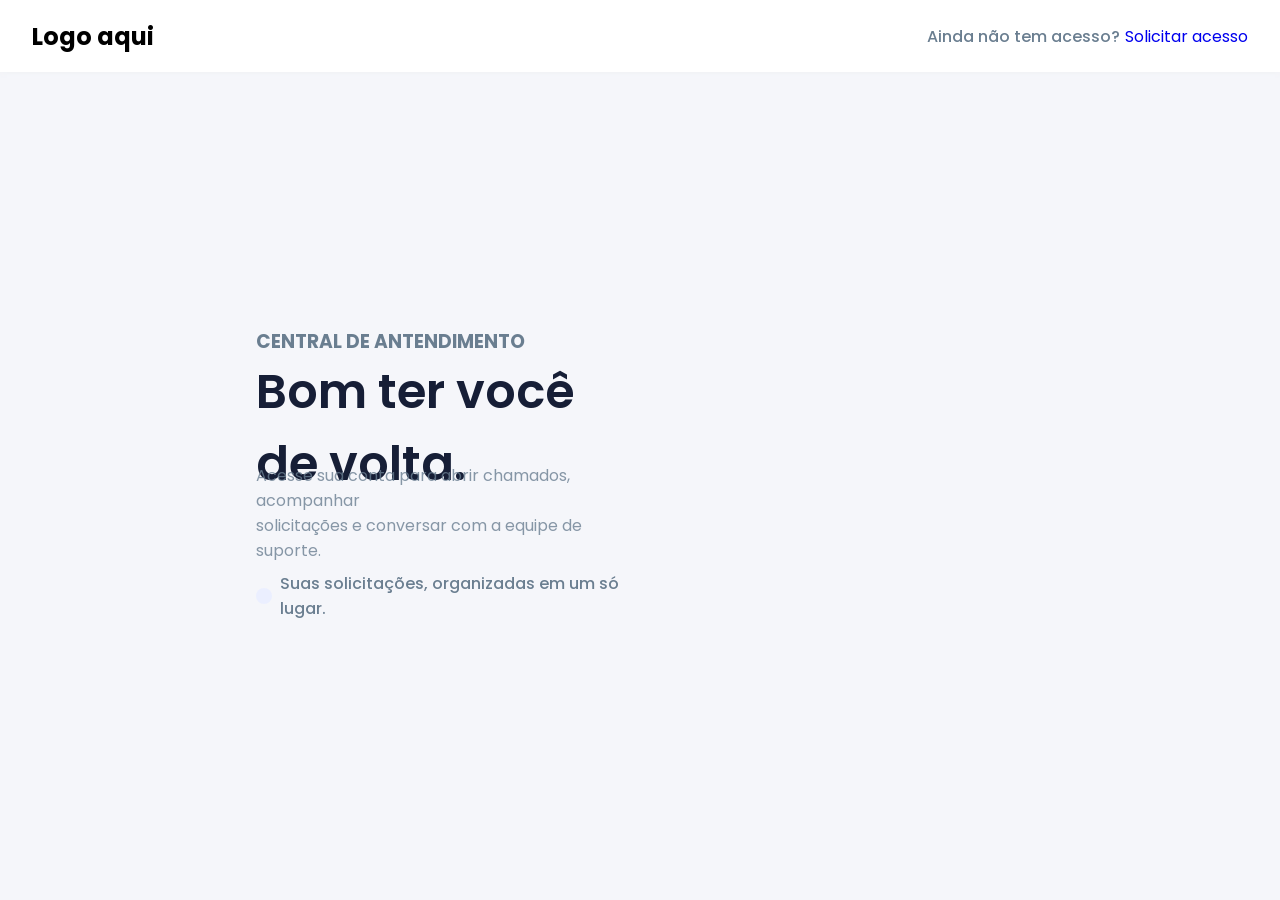
==== src/pages/login/index.html @ d6988c7b "feat: Estilização de metade da página de login (parte das boas-vindas)" ====
<!doctype html>
<html lang="pt-br">
  <head>
    <meta charset="UTF-8" />
    <meta name="viewport" content="width=device-width, initial-scale=1.0" />
    <link rel="stylesheet" href="../../../css/style.css" />
    <link rel="stylesheet" href="./login.css" />
    <link
      href="https://cdn.boxicons.com/3.0.8/fonts/basic/boxicons.min.css"
      rel="stylesheet"
    />
    <link
      href="https://cdn.boxicons.com/3.0.8/fonts/filled/boxicons-filled.min.css"
      rel="stylesheet"
    />
    <link
      href="https://cdn.boxicons.com/3.0.8/fonts/brands/boxicons-brands.min.css"
      rel="stylesheet"
    />
    <title>Login</title>
  </head>
  <body>
    <header id="login-header">
      <h2>Logo aqui</h2>
      <nav id="login-navigation">
        <p style="color: #6a7e90; font-weight: 450">Ainda não tem acesso?</p>
        <a href="#">Solicitar acesso</a>
      </nav>
    </header>

    <main id="content">
      <div id="welcome-content">
        <div id="welcome-text">
          <h3
            style="font-weight: 650; text-transform: uppercase; color: #6a7e90"
          >
            Central de Antendimento
          </h3>
          <h1 style="font-weight: 550; font-size: 3rem; color: #161e36">
            Bom ter você de volta.
          </h1>
        </div>

        <h4 id="welcome-desc" style="font-weight: 400; color: #6a7e90cb">
          Acesse sua conta para abrir chamados, acompanhar<br />solicitações e
          conversar com a equipe de suporte.
        </h4>

        <p id="welcome-slogan">
          <i class="bx bx-check"></i>
          Suas solicitações, organizadas em um só lugar.
        </p>
      </div>

      <div id="login-form-container"></div>
    </main>
  </body>
</html>
---- css/style.css ----
@import url("https://fonts.googleapis.com/css2?family=Poppins:ital,wght@0,100;0,200;0,300;0,400;0,500;0,600;0,700;0,800;0,900;1,100;1,200;1,300;1,400;1,500;1,600;1,700;1,800;1,900&display=swap");
---- src/pages/login/login.css ----
* {
  box-sizing: border-box;
  padding: 0;
  margin: 0;
}

#login-header {
  position: sticky;
  display: flex;
  justify-content: space-between;
  align-items: center;

  width: 100%;
  height: 8vh;
  padding: 2rem;
  z-index: 999;

  background-color: #fff;
  box-shadow: 0px 0px 5px 2px #f2f3f6;
  font-family: "Poppins";
}

#login-navigation {
  display: flex;
  justify-content: space-between;
  align-items: center;

  gap: 0.3rem;

  a {
    text-decoration: none;
  }
}

#content {
  display: flex;
  align-items: center;
  justify-content: space-between;

  width: 100%;
  height: 92vh;

  background-color: #f5f6fa;
}

/* Bem vindo */

#welcome-content {
  display: flex;
  align-items: flex-end;
  justify-content: center;
  flex-direction: column;

  height: 100%;
  width: 50%;

  font-family: "Poppins";
}

#welcome-text {
  display: flex;
  justify-content: center;
  flex-direction: column;

  width: 60%;
  height: 12%;
}

#welcome-desc {
  width: 60%;
}

#welcome-slogan {
  display: flex;
  align-items: center;
  justify-content: flex-start;

  width: 60%;
  height: 3%;
  gap: 0.5rem;
  margin-top: 20px;

  color: #6a7e90;
  font-weight: 450;

  i {
    font-size: 25px;
    font-weight: bolder;
    color: #2c6be0;
    background-color: #ebefff;
    padding: 0.5rem;
    border-radius: 0.5rem;
  }
}

/* Formulário de Login */

#login-form-container {
}
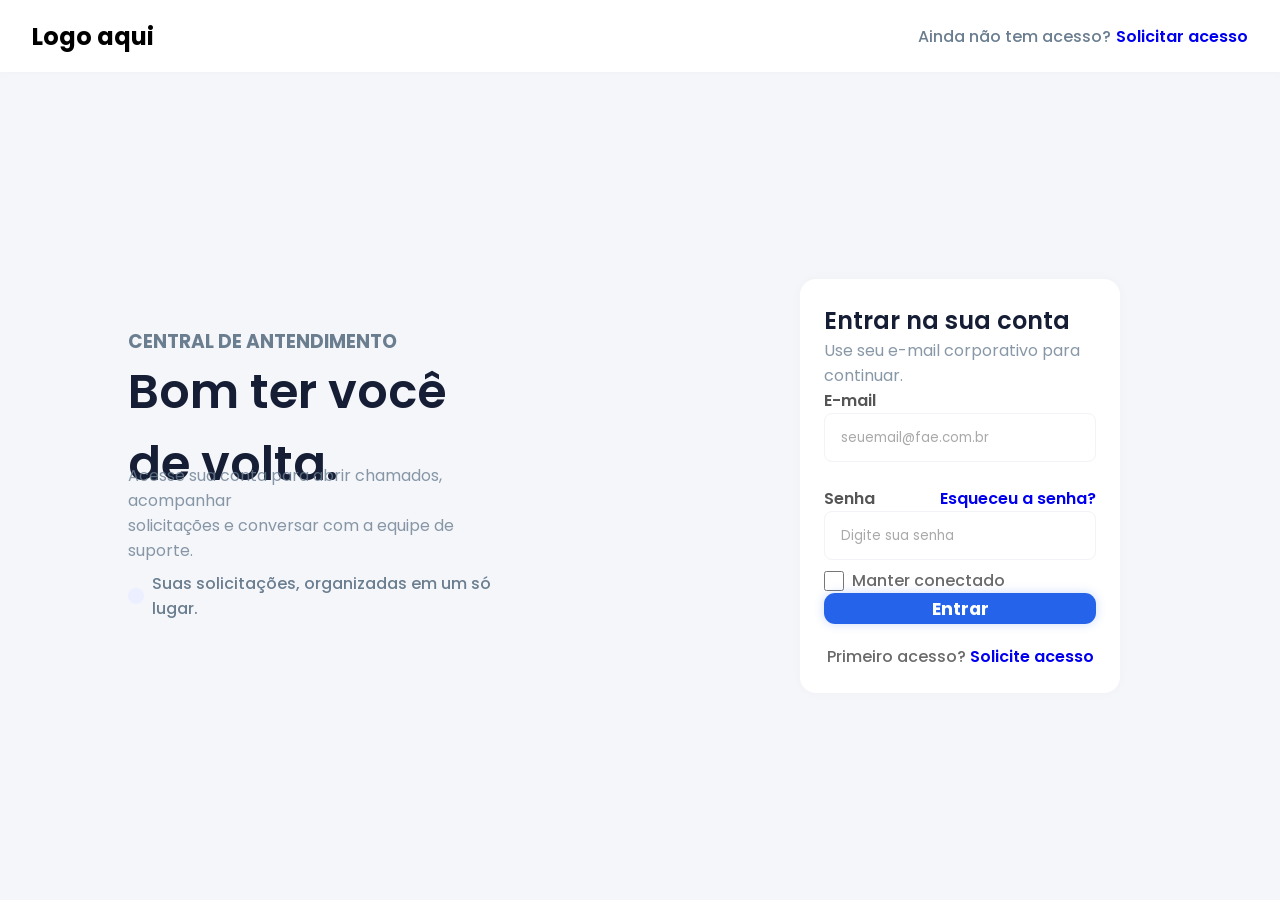
==== commit 7a074360: "feat: estilização da página de login finalizada." ====
--- a/src/pages/login/index.html
+++ b/src/pages/login/index.html
@@ -24,7 +24,7 @@
       <h2>Logo aqui</h2>
       <nav id="login-navigation">
         <p style="color: #6a7e90; font-weight: 450">Ainda não tem acesso?</p>
-        <a href="#">Solicitar acesso</a>
+        <a href="#" style="font-weight: 600">Solicitar acesso</a>
       </nav>
     </header>
 
@@ -52,7 +52,88 @@
         </p>
       </div>
 
-      <div id="login-form-container"></div>
+      <div id="login-form-content">
+        <form id="login-form">
+          <div id="form-presentation" style="align-self: flex-start">
+            <h2 style="font-weight: 550; color: #161e36">
+              Entrar na sua conta
+            </h2>
+            <p style="font-weight: 400; color: #6a7e90cb">
+              Use seu e-mail corporativo para continuar.
+            </p>
+          </div>
+
+          <div id="inputs-form-container">
+            <div
+              id="email-input-container"
+              style="display: flex; flex-direction: column"
+            >
+              <label for="email" style="font-weight: 600; color: #565555"
+                >E-mail</label
+              >
+              <input
+                placeholder="seuemail@fae.com.br"
+                type="email"
+                name="email"
+                id="input-email"
+              />
+            </div>
+
+            <div
+              id="senha-input-container"
+              style="display: flex; flex-direction: column"
+            >
+              <div
+                id="pass-info"
+                style="display: flex; justify-content: space-between"
+              >
+                <label for="senha" style="font-weight: 600; color: #565555"
+                  >Senha</label
+                >
+                <a
+                  href="#"
+                  style="text-decoration: none; font-weight: 600; outline: none"
+                  tabindex="-1"
+                  >Esqueceu a senha?</a
+                >
+              </div>
+              <input
+                placeholder="Digite sua senha"
+                type="password"
+                name="senha"
+                id="input-senha"
+              />
+              <p
+                id="keepConnected"
+                style="
+                  display: flex;
+                  align-items: center;
+                  margin-top: 3%;
+                  color: #565555e0;
+                  font-weight: 500;
+                  gap: 0.5rem;
+                "
+              >
+                <input type="checkbox" name="connected" id="CbxKeepConnected" />
+                Manter conectado
+              </p>
+            </div>
+          </div>
+
+          <div id="login-btn-container">
+            <button id="btn-login" style="outline: none">Entrar</button>
+          </div>
+
+          <div id="first-access" style="margin-top: 20px">
+            <p style="color: #565555e0; font-weight: 500">
+              Primeiro acesso?
+              <a href="#" style="text-decoration: none; font-weight: 600"
+                >Solicite acesso</a
+              >
+            </p>
+          </div>
+        </form>
+      </div>
     </main>
   </body>
 </html>
--- a/src/pages/login/login.css
+++ b/src/pages/login/login.css
@@ -47,7 +47,7 @@
 
 #welcome-content {
   display: flex;
-  align-items: flex-end;
+  align-items: center;
   justify-content: center;
   flex-direction: column;
 
@@ -95,5 +95,97 @@
 
 /* Formulário de Login */
 
-#login-form-container {
+#login-form-content {
+  /* Localização em relação a página */
+  display: flex;
+  align-items: center;
+  justify-content: center;
+  flex-direction: column;
+
+  height: 100%;
+  width: 50%;
+
+  font-family: "Poppins";
 }
+
+#login-form {
+  /* Localização em relação ao formulário */
+  display: flex;
+  flex-direction: column;
+  align-items: center;
+  justify-content: space-between;
+
+  height: 50%;
+  width: 50%;
+  padding: 1.5rem;
+
+  border-radius: 1rem;
+  background-color: #fff;
+  box-shadow: 0px 0px 5px 3px #f2f3f6;
+}
+
+#inputs-form-container {
+  display: flex;
+  flex-direction: column;
+  justify-content: center;
+
+  width: 100%;
+  height: 60%;
+  gap: 1.5rem;
+
+  input {
+    padding: 1rem;
+    border-radius: 0.5rem;
+    border: 1px solid #f2f3f6;
+    outline: #2c6be0;
+
+    &::placeholder {
+      font-family: "Poppins";
+      color: #a9a9a9;
+    }
+  }
+}
+
+/* Input de checkbox */
+
+#CbxKeepConnected[type="checkbox"] {
+  accent-color: #0088ff;
+  width: 20px;
+  height: 20px;
+}
+
+/* Container do botão de login */
+
+#login-btn-container {
+  display: flex;
+  justify-content: center;
+  align-items: center;
+
+  width: 100%;
+  height: 15%;
+}
+
+/* Botão de Login */
+
+#btn-login {
+  width: 100%;
+  height: 100%;
+
+  font-family: "Poppins";
+  font-weight: bold;
+  font-size: 1.1rem;
+  color: #fff;
+  border: 1px solid transparent;
+  background-color: #2563ea;
+  box-shadow: 0px 0px 10px 1px #2563ea30;
+  border-radius: 0.7rem;
+  transition: ease-in-out 0.3s;
+
+  &:hover {
+    color: #2563ea;
+    border: 1px solid #2563ea;
+    background-color: #fff;
+    box-shadow: 0px 0px 10px 1px #2563ea00;
+    border-radius: 0.7rem;
+  }
+}
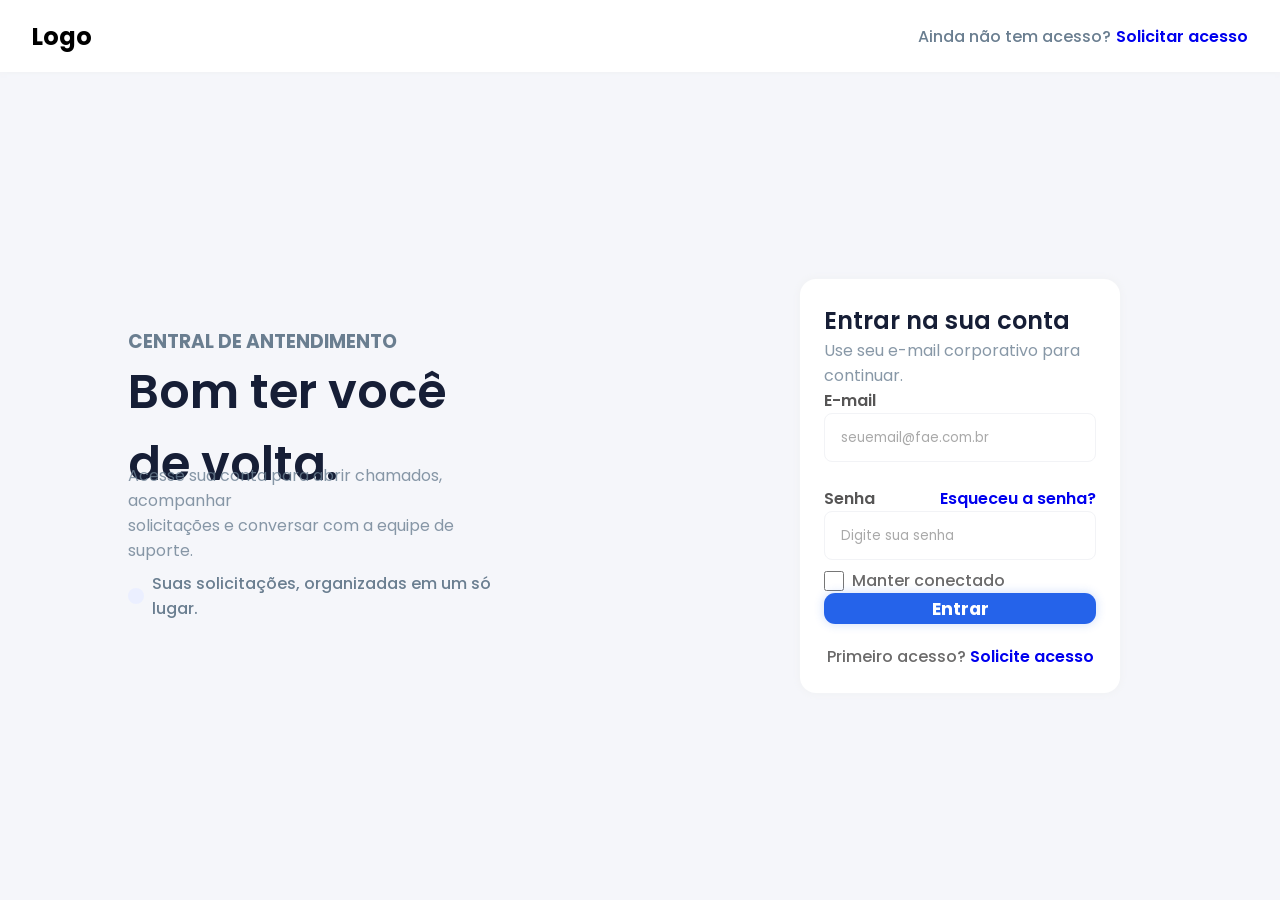
==== commit 74de27ab: "feat: Estilização da página inicial - criação do menu de navegação." ====
--- a/src/pages/login/index.html
+++ b/src/pages/login/index.html
@@ -21,7 +21,7 @@
   </head>
   <body>
     <header id="login-header">
-      <h2>Logo aqui</h2>
+      <h2>Logo</h2>
       <nav id="login-navigation">
         <p style="color: #6a7e90; font-weight: 450">Ainda não tem acesso?</p>
         <a href="#" style="font-weight: 600">Solicitar acesso</a>
